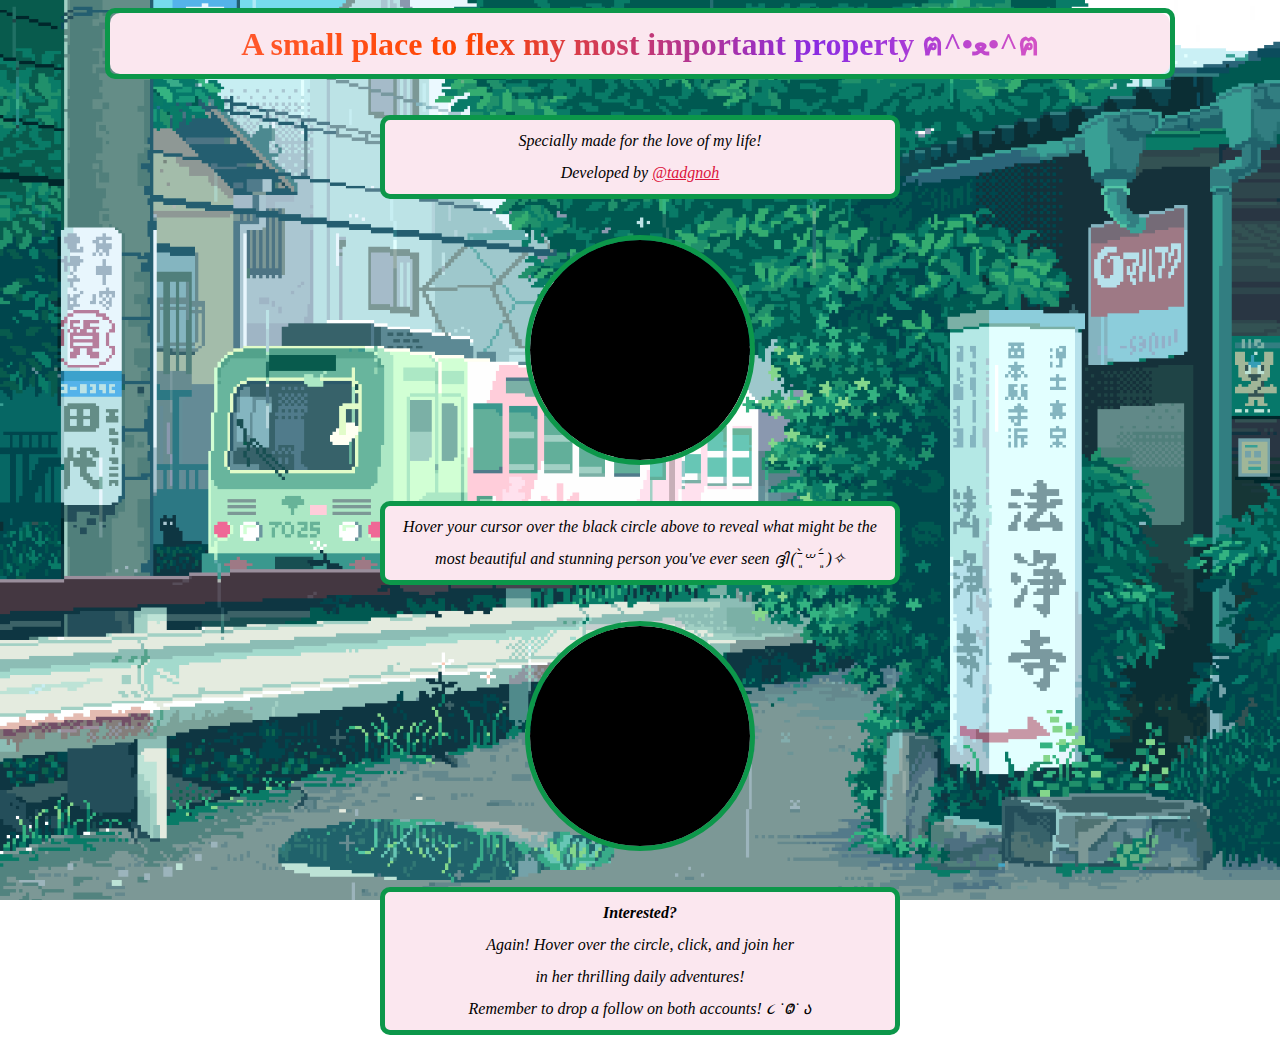
==== docs/index.html @ 361bcb62 "Update and rename mina.html to index.html" ====
<!DOCTYPE html>
<html lang="en">

    <head>
        <meta charset="UTF-8">
        <meta name="viewport" content="width=device-width, initial-scale=1.0">
        <title>𓆝 𓆟 𓆞 𓆝 𓆟 𓆞 𓆝 𓆟 𓆞 𓆝 𓆞</title>
        <link rel="stylesheet" href="mina.css">  
        <link rel="icon" href="bow.png">
    </head>

    <body>

        <h1 id = "heading">A small place to flex my most important property ฅ^•ﻌ•^ฅ</h1>

        </br>
        </br>
    
        <p>Specially made for the love of my life!<br/>Developed by <a href="https://www.instagram.com/tadgnoh/" target ="_blank" style="color:crimson">@tadgnoh</a></p>
    
        </br>
        </br>

 
        <div class="wrapper">
            <a href="https://www.instagram.com/yvhnim/" target ="_blank"><img src = "beretta_mina.jpg"></a>
        </div>

        </br>
        </br>

        <p>Hover your cursor over the black circle above to reveal what might be the most beautiful and stunning person you've ever seen ദ്ദി (ˉ͈̀꒳ˉ͈́ )✧</p></br>

        </br>

        <div class="wrapper">
            <a href="https://www.instagram.com/more.coffee.pleaseee/" target ="_blank"><img src = "party_mina.jpg"></a>
        </div>

        </br>
        </br>

        <p><strong>Interested?</strong></br>Again! Hover over the circle, click, and join her</br>in her thrilling daily adventures!</br>Remember to drop a follow on both accounts! ૮ ˙Ⱉ˙ ა</p>

    </body>
    
</html>
---- docs/mina.css ----
h1 {
    position: relative;
    text-align: center;
    margin: auto;
    padding: 5px;
    width: 1050px;
    border: 5px solid #0c974a;
    border-radius: 10px;
    background: linear-gradient(to left, #ff6347, #4682b4, #32cd32, #ff69b4, #8a2be2, #ff4500, #ff6347);
    -webkit-background-clip: text;
    background-clip: text;
    background-size: 200% auto;
    color: transparent;
    animation: colorMove 7s steps(500) infinite;
}

h1::before {
    content: '';
    position: absolute;
    top: 0;
    left: 0;
    right: 0;
    bottom: 0;
    background-color: rgba(251, 231, 239, 1); /* Semi-transparent background color */
    border-radius: 10px; /* Match the border-radius of the h1 */
    z-index: -1; /* Place it behind the text */
}


@keyframes colorMove {
    0% {
        background-position: 200% 50%;
    }
    100% {
        background-position: 0% 50%;
    }
}


body
    {
        background-image: url(background2.gif);
        background-attachment: fixed;
        background-size: cover;
        font-family:Georgia, 'Times New Roman', Times, serif;
    }
        
p
    {
        background-color: rgba(251, 231, 239, 1);
        padding: 5px;
        width: 500px;
        border: 5px solid #0c974a;
        border-radius: 10px;
        margin:auto;
        font-style: italic;
        text-align: center;
        line-height: 2;
    }

.wrapper 
{
    height: 220px;
    width: 220px;
    border-radius: 50%;
    overflow: hidden;
    position: relative;
    top: 50%;
    margin: auto;
    border: 5px solid #0c974a;    
}

.wrapper img 
{
    height: 100%; 
    width: 100%; 
    border-radius: 50%;
    filter:brightness(0%);
    transition: 0.3s ease;
    cursor: pointer;
    background-color: #0c974a;
}

.wrapper img:hover
{
    transform:scale(1.2);
    filter:brightness(100%);
}
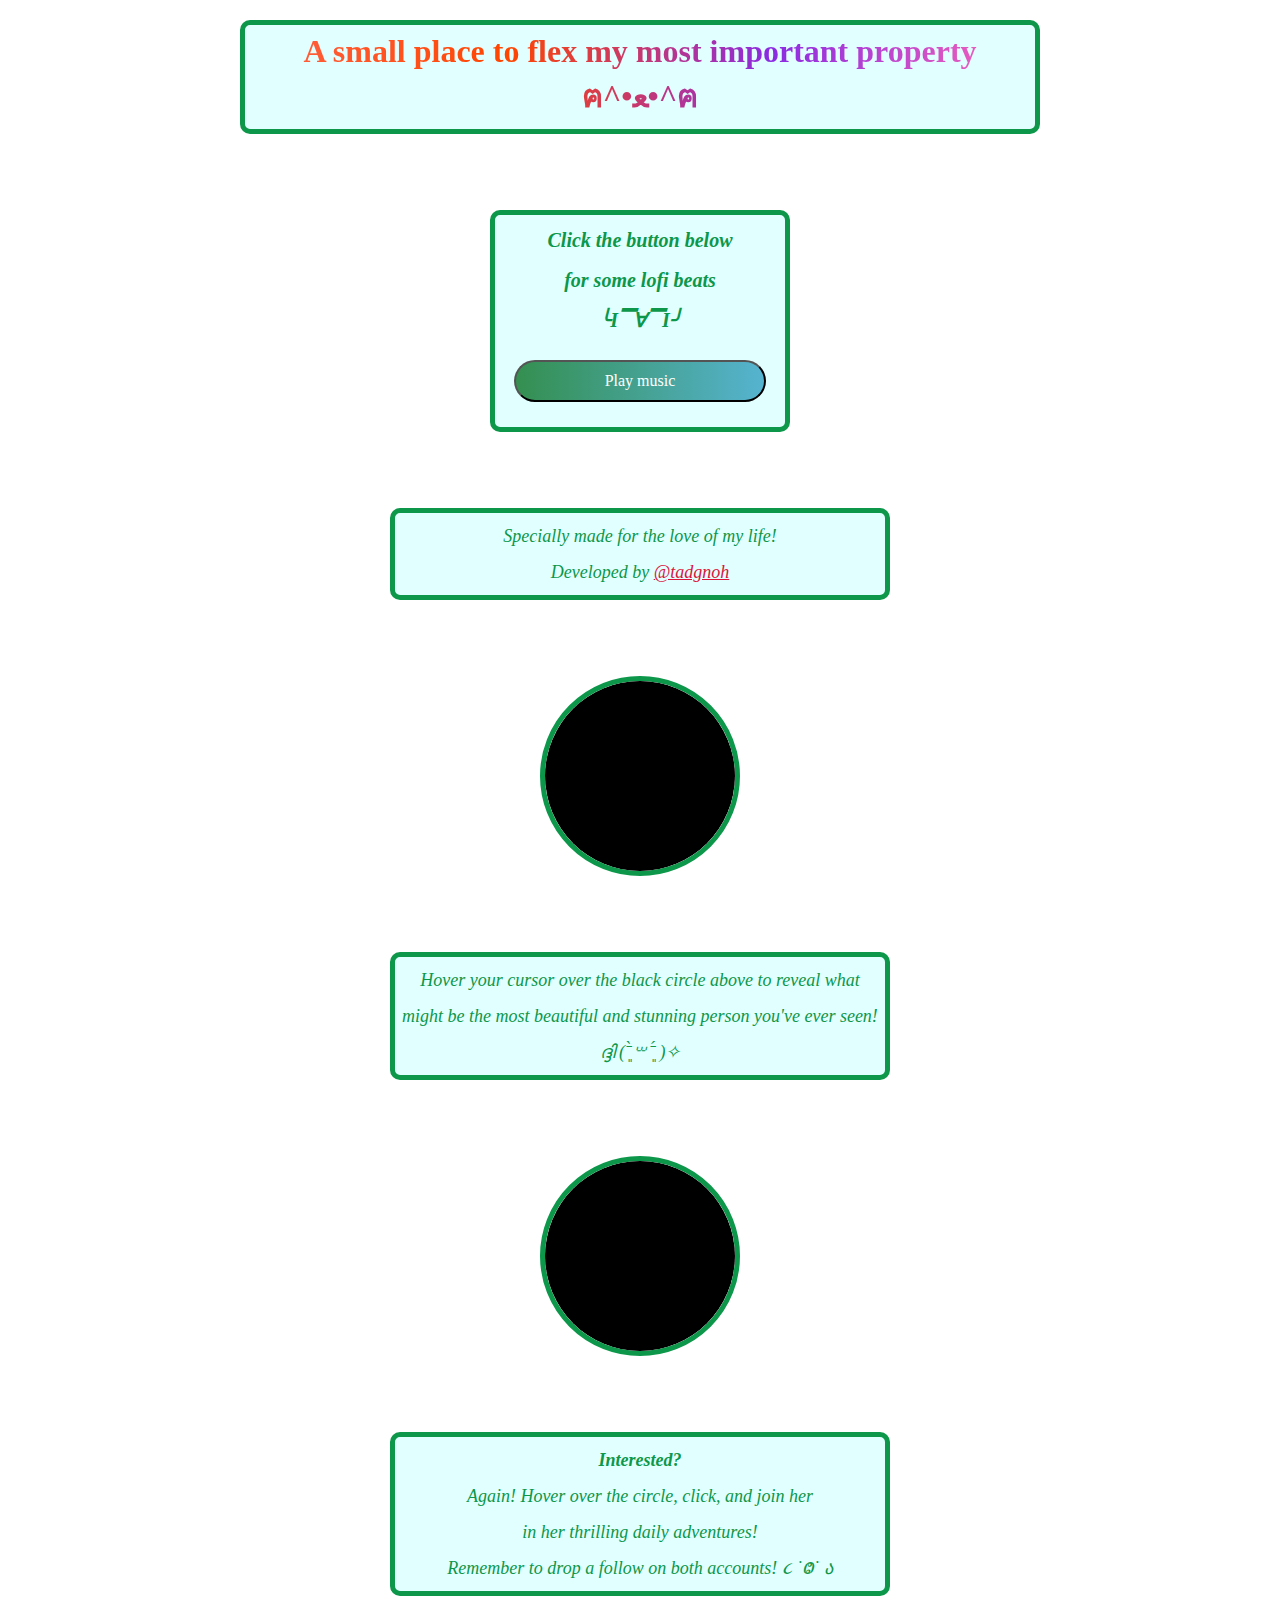
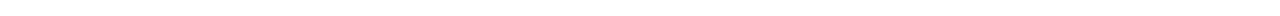
==== commit 29aaccaa: "Add files via upload" ====
--- a/docs/index.html
+++ b/docs/index.html
@@ -6,7 +6,7 @@
         <meta name="viewport" content="width=device-width, initial-scale=1.0">
         <title>𓆝 𓆟 𓆞 𓆝 𓆟 𓆞 𓆝 𓆟 𓆞 𓆝 𓆞</title>
         <link rel="stylesheet" href="mina.css">  
-        <link rel="icon" href="bow.png">
+        <link rel="icon" href="images/bow.png">
     </head>
 
     <body>
@@ -15,33 +15,60 @@
 
         </br>
         </br>
+
+        <h3>Click the button below</br>for some lofi beats</br>╰I▔∀▔I╯</br>
+            <button id="audioToggler">Play music</button>
+        </h3>
+        
+
+        </br>
+        </br>
     
-        <p>Specially made for the love of my life!<br/>Developed by <a href="https://www.instagram.com/tadgnoh/" target ="_blank" style="color:crimson">@tadgnoh</a></p>
+        <p>Specially made for the love of my life!<br/>
+            Developed by <a href="https://www.instagram.com/tadgnoh/" target="_blank" style="color:crimson">@tadgnoh</a>    
+        </p>
     
         </br>
         </br>
 
  
         <div class="wrapper">
-            <a href="https://www.instagram.com/yvhnim/" target ="_blank"><img src = "beretta_mina.jpg"></a>
+            <a href="https://www.instagram.com/yvhnim/" target ="_blank"><img src = "images/beretta_mina.jpg"></a>
         </div>
 
         </br>
         </br>
 
-        <p>Hover your cursor over the black circle above to reveal what might be the most beautiful and stunning person you've ever seen ദ്ദി (ˉ͈̀꒳ˉ͈́ )✧</p></br>
+        <p>Hover your cursor over the black circle above to reveal what might be 
+            the most beautiful and stunning person you've ever seen!</br>ദ്ദി (ˉ͈̀꒳ˉ͈́ )✧
+        </p>
 
+        </br>
         </br>
 
         <div class="wrapper">
-            <a href="https://www.instagram.com/more.coffee.pleaseee/" target ="_blank"><img src = "party_mina.jpg"></a>
+            <a href="https://www.instagram.com/more.coffee.pleaseee/" target ="_blank"><img src = "images/party_mina.jpg"></a>
         </div>
 
         </br>
         </br>
 
-        <p><strong>Interested?</strong></br>Again! Hover over the circle, click, and join her</br>in her thrilling daily adventures!</br>Remember to drop a follow on both accounts! ૮ ˙Ⱉ˙ ა</p>
+        <p>
+            <strong>Interested?</strong></br>Again! Hover over the circle, click, and join her</br>
+            in her thrilling daily adventures!</br>Remember to drop a follow on both accounts! ૮ ˙Ⱉ˙ ა
+        </p>
+        
 
+        <audio id="audioPlayer"></audio>
+
+        <script src="mina.js"></script>
+
+<!-- 
+        <audio id="player" loop autoplay muted> 
+            <source src="spotifydown.com - Tokyo Tuesday.mp3" type="audio/mp3">
+            <source src="spotifydown.com - Foster In Mind.mp3" type="audio/mp3">
+        </audio>
+-->
     </body>
     
-</html>
+</html>--- a/docs/mina.css
+++ b/docs/mina.css
@@ -1,9 +1,26 @@
+*
+{
+    box-sizing: border-box;
+}
+
+@font-face 
+{
+    font-family: cute1;
+    src: url(fonts/MotleyForcesRegular-w1rZ3.ttf);
+}
+
+@font-face {
+    font-family: cute2;
+    src: url(fonts/MondayFeelings-7BD2l.ttf);
+}
+
 h1 {
+    font-family: cute1;
     position: relative;
     text-align: center;
     margin: auto;
     padding: 5px;
-    width: 1050px;
+    width: 800px;
     border: 5px solid #0c974a;
     border-radius: 10px;
     background: linear-gradient(to left, #ff6347, #4682b4, #32cd32, #ff69b4, #8a2be2, #ff4500, #ff6347);
@@ -21,8 +38,8 @@
     left: 0;
     right: 0;
     bottom: 0;
-    background-color: rgba(251, 231, 239, 1); /* Semi-transparent background color */
-    border-radius: 10px; /* Match the border-radius of the h1 */
+    background-color: rgba(226, 255, 255, 1); /* Semi-transparent background color */
+    border-radius: 5px; /* Match the border-radius of the h1 */
     z-index: -1; /* Place it behind the text */
 }
 
@@ -36,18 +53,60 @@
     }
 }
 
+h3
+{
+    font-family: cute2;
+    background-color: rgba(226, 255, 255, 1);
+    padding: 5px;
+    width: 300px;
+    border: 5px solid #0c974a;
+    border-radius: 10px;
+    margin:auto;
+    font-style: italic;
+    text-align: center;
+    color: #0c974a;
+    line-height: 2;
+    box-shadow: #8a2be2;
+}
+
+button
+{
+    font-family: cute2;
+    background-image: linear-gradient(to right, #348F50 0%, #56B4D3  51%, #348F50  100%);
+    margin: auto;
+    margin-top: 15px;
+    margin-bottom: 15px;
+    padding: 10px 20px 10px 20px;
+    text-align: center;
+    transition: 0.5s;
+    background-size: 200% auto;
+    color: white;            
+    border-radius: 999px;
+    display: block;
+    width: 200px;
+}
+
+button:hover
+{
+    background-position: right center; /* change the direction of the change here */
+    color: #fff;
+    text-decoration: none;
+    cursor: pointer;
+}
+     
 
 body
     {
-        background-image: url(background2.gif);
+        background-image: url(images/background2.gif);
         background-attachment: fixed;
         background-size: cover;
         font-family:Georgia, 'Times New Roman', Times, serif;
+        overscroll-behavior: none;
     }
         
 p
     {
-        background-color: rgba(251, 231, 239, 1);
+        background-color: rgba(226, 255, 255, 1);
         padding: 5px;
         width: 500px;
         border: 5px solid #0c974a;
@@ -55,6 +114,7 @@
         margin:auto;
         font-style: italic;
         text-align: center;
+        color: #0c974a;
         line-height: 2;
     }
 
@@ -85,4 +145,84 @@
 {
     transform:scale(1.2);
     filter:brightness(100%);
+}
+
+h1, h3, p, button, .wrapper {
+    margin: 20px auto;
+    text-align: center;
+}
+
+/* small ahh device */
+@media (max-width: 767px) {
+    h1 {
+        font-size: 24px;
+        width: 100%;
+        padding: 10px;
+    }
+    
+    h3 {
+        font-size: 18px;
+        width: 90%;
+    }
+    
+    p {
+        font-size: 16px;
+        width: 90%;
+    }
+    
+    button {
+        width: 90%;
+        font-size: 14px;
+    }
+    
+    .wrapper {
+        height: 180px;
+        width: 180px;
+    }
+}
+
+/* medium rare ahhh device (ipad kid) */
+@media (min-width: 768px) and (max-width: 1365px) {
+    h1 {
+        font-size: 32px;
+        padding: 8px;
+    }
+    
+    h3 {
+        font-size: 20px;
+        
+    }
+    
+    p {
+        font-size: 18px;
+    }
+    
+    button {
+        font-size: 16px;
+        width: 90%;
+    }
+    
+    .wrapper {
+        height: 200px;
+        width: 200px;
+    }
+}
+
+/* big ahhh screen (desktop) */
+@media (min-width: 1366px) {
+    h1 {
+        font-size: 40px;
+    }
+    
+    h3 {
+        font-size: 24px;
+    }
+    
+    p {
+        font-size: 20px;
+    }
+    
+    button {
+        font-size: 18px;
+    }
 }